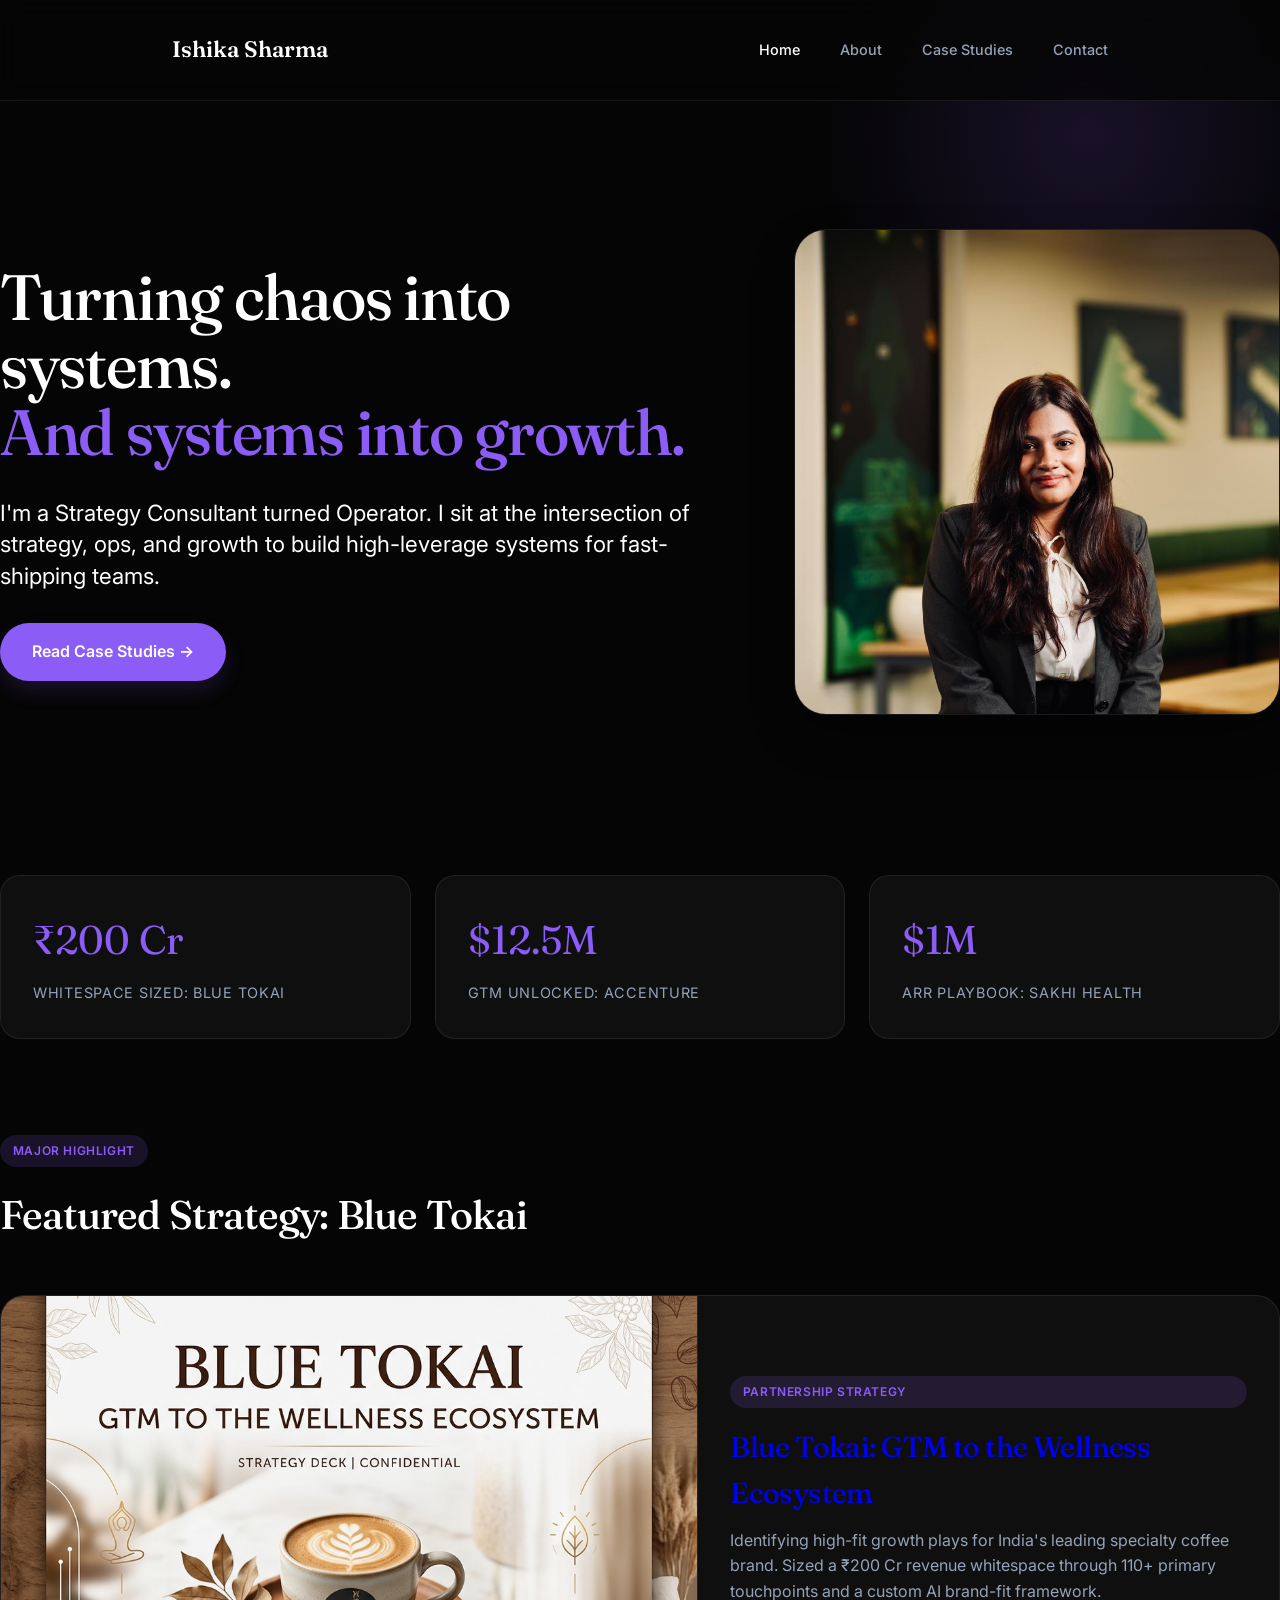
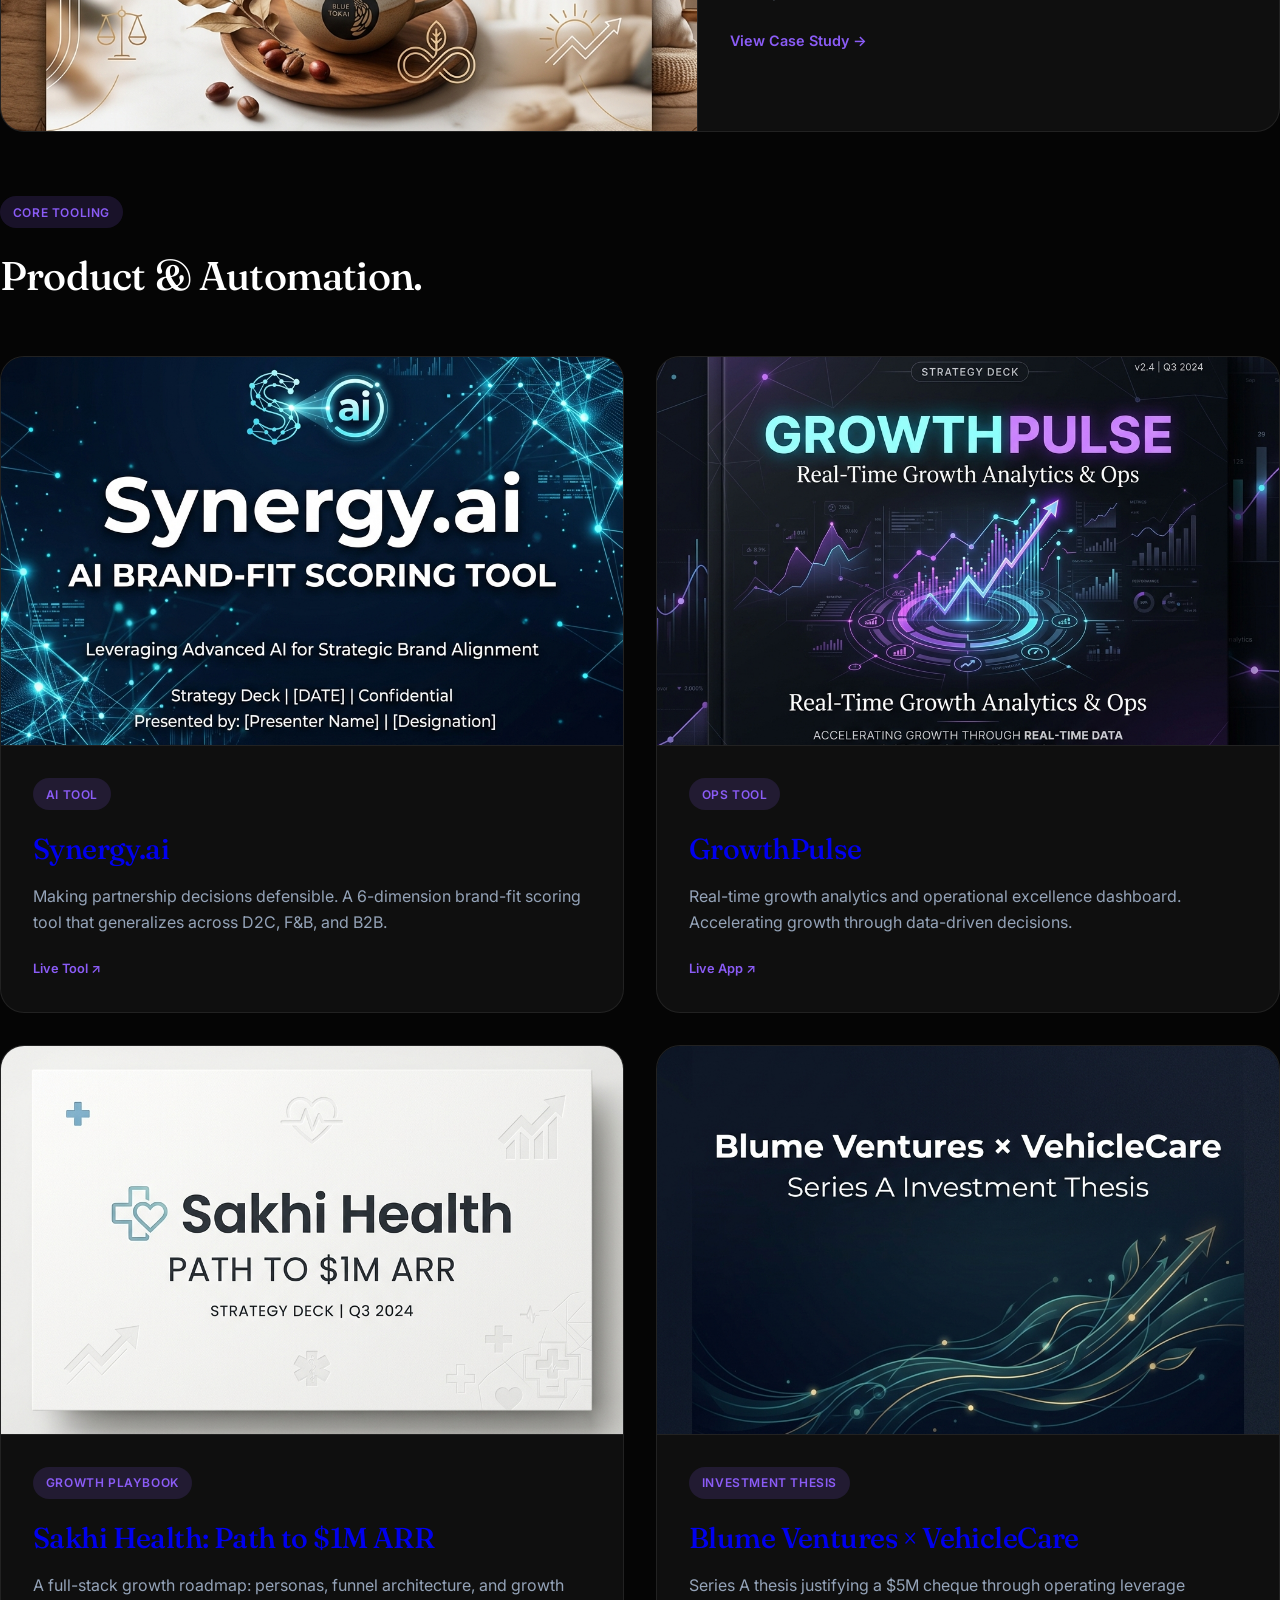
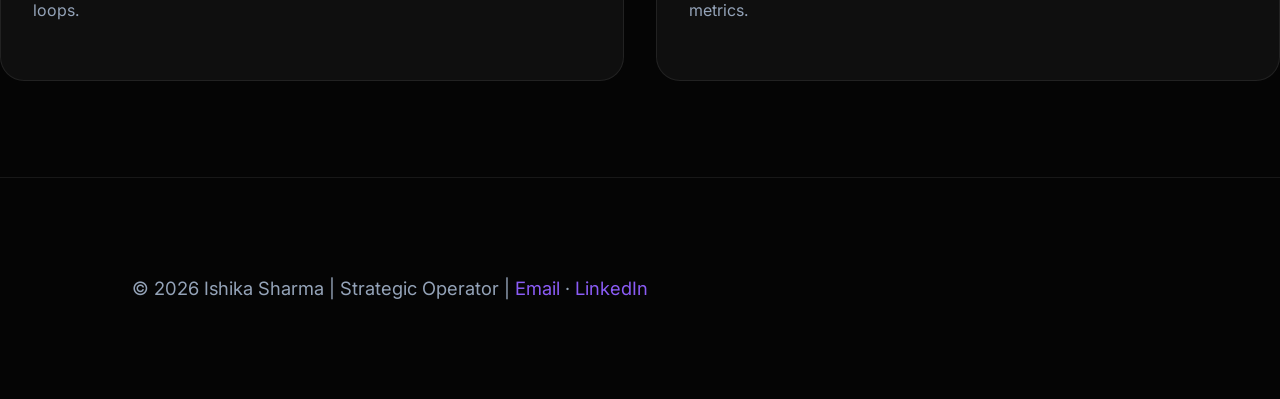
==== index.html @ 98596a4b "High-impact portfolio redesign: Featured Blue Tokai, Synergy.ai, and GrowthPulse" ====
<!DOCTYPE html>
<html lang="en">
<head>
  <meta charset="UTF-8" />
  <meta name="viewport" content="width=device-width, initial-scale=1.0" />
  <title>Ishika Sharma | Strategic Operator & Growth Systems</title>
  <link rel="preconnect" href="https://fonts.googleapis.com">
  <link rel="preconnect" href="https://fonts.gstatic.com" crossorigin>
  <link href="https://fonts.googleapis.com/css2?family=Fraunces:ital,opsz,wght@0,9..144,500;0,9..144,600;1,9..144,400&family=Inter:wght@400;500;600;700&display=swap" rel="stylesheet">
  <link rel="stylesheet" href="style.css" />
</head>
<body>

  <nav class="nav">
    <div class="nav-inner">
      <a class="brand" href="index.html">Ishika Sharma</a>
      <div class="nav-links">
        <a href="index.html" class="active">Home</a>
        <a href="about.html">About</a>
        <a href="case-studies.html">Case Studies</a>
        <a href="contact.html">Contact</a>
      </div>
    </div>
  </nav>

  <header class="container hero">
    <div class="hero-text">
      <h1>Turning chaos into systems. <span>And systems into growth.</span></h1>
      <p class="hero-sub">
        I'm a Strategy Consultant turned Operator. I sit at the intersection of strategy, ops, and growth to build high-leverage systems for fast-shipping teams.
      </p>
      <div class="btn-row">
        <a href="case-studies.html" class="btn btn-primary">Read Case Studies →</a>
      </div>
    </div>
    <div class="hero-photo">
      <img src="ishika.jpg" alt="Ishika Sharma">
    </div>
  </header>

  <section class="container">
    <div class="metrics-grid">
      <div class="metric-card">
        <span class="num">₹200 Cr</span>
        <span class="lbl">Whitespace Sized: Blue Tokai</span>
      </div>
      <div class="metric-card">
        <span class="num">$12.5M</span>
        <span class="lbl">GTM Unlocked: Accenture</span>
      </div>
      <div class="metric-card">
        <span class="num">$1M</span>
        <span class="lbl">ARR Playbook: Sakhi Health</span>
      </div>
    </div>
  </section>

  <section class="container project-section">
    <div style="margin-bottom: 3rem;">
      <span class="tag">Major Highlight</span>
      <h2>Featured Strategy: Blue Tokai</h2>
    </div>
    
    <a href="case-studies.html#bluetokai" class="project-card" style="display:grid; grid-template-columns: 1.2fr 1fr; margin-bottom: 4rem;">
      <div class="project-thumb" style="border-bottom:none; border-right:1px solid var(--line);"><img src="bluetokai.png" alt="Blue Tokai Wellness Ecosystem"></div>
      <div class="project-info" style="display:flex; flex-direction:column; justify-content:center;">
        <span class="tag">Partnership Strategy</span>
        <h3>Blue Tokai: GTM to the Wellness Ecosystem</h3>
        <p>Identifying high-fit growth plays for India's leading specialty coffee brand. Sized a ₹200 Cr revenue whitespace through 110+ primary touchpoints and a custom AI brand-fit framework.</p>
        <span style="color:var(--accent); font-weight:600; font-size:0.9rem;">View Case Study →</span>
      </div>
    </a>

    <div style="margin-bottom: 3rem;">
      <span class="tag">Core Tooling</span>
      <h2>Product & Automation.</h2>
    </div>

    <div class="project-grid">
      <a href="https://snergy-ai.vercel.app/" target="_blank" class="project-card">
        <div class="project-thumb"><img src="synergy.png" alt="Synergy.ai"></div>
        <div class="project-info">
          <span class="tag">AI Tool</span>
          <h3>Synergy.ai</h3>
          <p>Making partnership decisions defensible. A 6-dimension brand-fit scoring tool that generalizes across D2C, F&B, and B2B.</p>
          <span style="color:var(--accent); font-weight:600; font-size:0.8rem; margin-top:1rem; display:block;">Live Tool ↗</span>
        </div>
      </a>

      <a href="https://growthpulse-1.onrender.com/" target="_blank" class="project-card">
        <div class="project-thumb"><img src="growthpulse.png" alt="GrowthPulse"></div>
        <div class="project-info">
          <span class="tag">Ops Tool</span>
          <h3>GrowthPulse</h3>
          <p>Real-time growth analytics and operational excellence dashboard. Accelerating growth through data-driven decisions.</p>
          <span style="color:var(--accent); font-weight:600; font-size:0.8rem; margin-top:1rem; display:block;">Live App ↗</span>
        </div>
      </a>

      <a href="case-studies.html#sakhi" class="project-card">
        <div class="project-thumb"><img src="sakhi_v2.png" alt="Sakhi Health"></div>
        <div class="project-info">
          <span class="tag">Growth Playbook</span>
          <h3>Sakhi Health: Path to $1M ARR</h3>
          <p>A full-stack growth roadmap: personas, funnel architecture, and growth loops.</p>
        </div>
      </a>

      <a href="case-studies.html#blume" class="project-card">
        <div class="project-thumb"><img src="blume.png" alt="Blume Ventures × VehicleCare"></div>
        <div class="project-info">
          <span class="tag">Investment Thesis</span>
          <h3>Blume Ventures × VehicleCare</h3>
          <p>Series A thesis justifying a $5M cheque through operating leverage metrics.</p>
        </div>
      </a>
    </div>
  </section>

  <footer class="footer container">
    <p>© 2026 Ishika Sharma | Strategic Operator | <a href="mailto:ishika7373@gmail.com" style="color:var(--accent); text-decoration:none;">Email</a> · <a href="https://www.linkedin.com/in/msishikasharma/" target="_blank" style="color:var(--accent); text-decoration:none;">LinkedIn</a></p>
  </footer>

</body>
</html>
---- style.css ----
:root {
  /* High Impact Palette */
  --bg: #050505;
  --surface: #0f0f0f;
  --fg: #ffffff;
  --fg-dim: #94a3b8;
  --accent: #8b5cf6; /* Electric Violet */
  --accent-glow: rgba(139, 92, 246, 0.15);
  --line: rgba(255, 255, 255, 0.08);
  
  --font-main: 'Inter', sans-serif;
  --font-serif: 'Fraunces', serif;
  
  --container-width: 1000px;
}

* {
  margin: 0;
  padding: 0;
  box-sizing: border-box;
}

body {
  background: var(--bg);
  color: var(--fg);
  font-family: var(--font-main);
  line-height: 1.6;
  -webkit-font-smoothing: antialiased;
}

/* Background Glows */
body::before {
  content: '';
  position: fixed;
  top: -10%;
  right: -10%;
  width: 50%;
  height: 50%;
  background: radial-gradient(circle, var(--accent-glow) 0%, transparent 70%);
  z-index: -1;
}

/* Typography */
h1, h2, h3 {
  font-family: var(--font-serif);
  font-weight: 500;
  letter-spacing: -0.02em;
}

h1 { font-size: 4rem; line-height: 1.05; margin-bottom: 2rem; }
h2 { font-size: 2.5rem; margin-bottom: 2rem; }
h3 { font-size: 1.5rem; margin-bottom: 1rem; }

p {
  color: var(--fg-dim);
  font-size: 1.15rem;
  max-width: 65ch;
}

/* Navigation */
.nav {
  padding: 2rem 0;
  position: sticky;
  top: 0;
  background: rgba(5, 5, 5, 0.8);
  backdrop-filter: blur(12px);
  z-index: 100;
  border-bottom: 1px solid var(--line);
}

.nav-inner {
  display: flex;
  justify-content: space-between;
  align-items: center;
  max-width: var(--container-width);
  margin: 0 auto;
  padding: 0 2rem;
}

.brand {
  font-family: var(--font-serif);
  font-size: 1.4rem;
  font-weight: 600;
  text-decoration: none;
  color: var(--fg);
}

.nav-links {
  display: flex;
  gap: 2.5rem;
}

.nav-links a {
  text-decoration: none;
  color: var(--fg-dim);
  font-size: 0.9rem;
  font-weight: 500;
  transition: color 0.3s;
}

.nav-links a:hover, .nav-links a.active {
  color: var(--fg);
}

/* Hero Section */
.hero {
  padding: 8rem 0 6rem;
  display: grid;
  grid-template-columns: 1.5fr 1fr;
  gap: 4rem;
  align-items: center;
}

.hero-text h1 span {
  color: var(--accent);
  display: block;
}

.hero-sub {
  font-size: 1.4rem;
  color: var(--fg);
  line-height: 1.4;
  margin-bottom: 2rem;
  font-weight: 400;
}

.hero-photo {
  position: relative;
  width: 100%;
  aspect-ratio: 1/1;
  border-radius: 32px;
  overflow: hidden;
  border: 1px solid var(--line);
  box-shadow: 0 20px 40px rgba(0,0,0,0.4);
}

.hero-photo img {
  width: 100%;
  height: 100%;
  object-fit: cover;
}

/* Impact Metrics Grid */
.metrics-grid {
  display: grid;
  grid-template-columns: repeat(3, 1fr);
  gap: 1.5rem;
  margin-top: 4rem;
}

.metric-card {
  background: var(--surface);
  border: 1px solid var(--line);
  padding: 2rem;
  border-radius: 20px;
  transition: border-color 0.3s;
}

.metric-card:hover {
  border-color: var(--accent);
}

.metric-card .num {
  font-family: var(--font-serif);
  font-size: 2.5rem;
  display: block;
  color: var(--accent);
  margin-bottom: 0.5rem;
}

.metric-card .lbl {
  font-size: 0.9rem;
  color: var(--fg-dim);
  text-transform: uppercase;
  letter-spacing: 0.05em;
}

/* Project Cards (Bento Style) */
.project-section {
  padding: 6rem 0;
}

.project-grid {
  display: grid;
  grid-template-columns: repeat(2, 1fr);
  gap: 2rem;
}

.project-card {
  background: var(--surface);
  border: 1px solid var(--line);
  border-radius: 24px;
  overflow: hidden;
  text-decoration: none;
  transition: all 0.4s cubic-bezier(0.23, 1, 0.32, 1);
}

.project-card:hover {
  transform: translateY(-8px);
  border-color: rgba(255, 255, 255, 0.2);
  box-shadow: 0 30px 60px rgba(0,0,0,0.5);
}

.project-thumb {
  width: 100%;
  aspect-ratio: 16/10;
  overflow: hidden;
  border-bottom: 1px solid var(--line);
}

.project-thumb img {
  width: 100%;
  height: 100%;
  object-fit: cover;
  transition: transform 0.6s ease;
}

.project-card:hover .project-thumb img {
  transform: scale(1.05);
}

.project-info {
  padding: 2rem;
}

.project-card h3 {
  font-size: 1.8rem;
  margin-bottom: 0.75rem;
}

.project-card p {
  font-size: 1rem;
  margin-bottom: 1.5rem;
}

.tag {
  display: inline-block;
  padding: 0.4rem 0.8rem;
  background: var(--accent-glow);
  color: var(--accent);
  border-radius: 100px;
  font-size: 0.75rem;
  font-weight: 600;
  text-transform: uppercase;
  letter-spacing: 0.05em;
  margin-bottom: 1rem;
}

/* Buttons */
.btn {
  display: inline-flex;
  align-items: center;
  padding: 1rem 2rem;
  border-radius: 100px;
  text-decoration: none;
  font-weight: 600;
  font-size: 1rem;
  transition: all 0.3s;
}

.btn-primary {
  background: var(--accent);
  color: #fff;
  box-shadow: 0 10px 20px var(--accent-glow);
}

.btn-primary:hover {
  transform: translateY(-2px);
  box-shadow: 0 15px 30px var(--accent-glow);
}

/* Footer */
.footer {
  padding: 6rem 0;
  border-top: 1px solid var(--line);
  text-align: center;
  color: var(--fg-dim);
}

@media (max-width: 900px) {
  .hero { grid-template-columns: 1fr; text-align: center; }
  .hero-text h1 { font-size: 3rem; }
  .hero-photo { max-width: 400px; margin: 0 auto; }
  .metrics-grid { grid-template-columns: 1fr; }
  .project-grid { grid-template-columns: 1fr; }
}
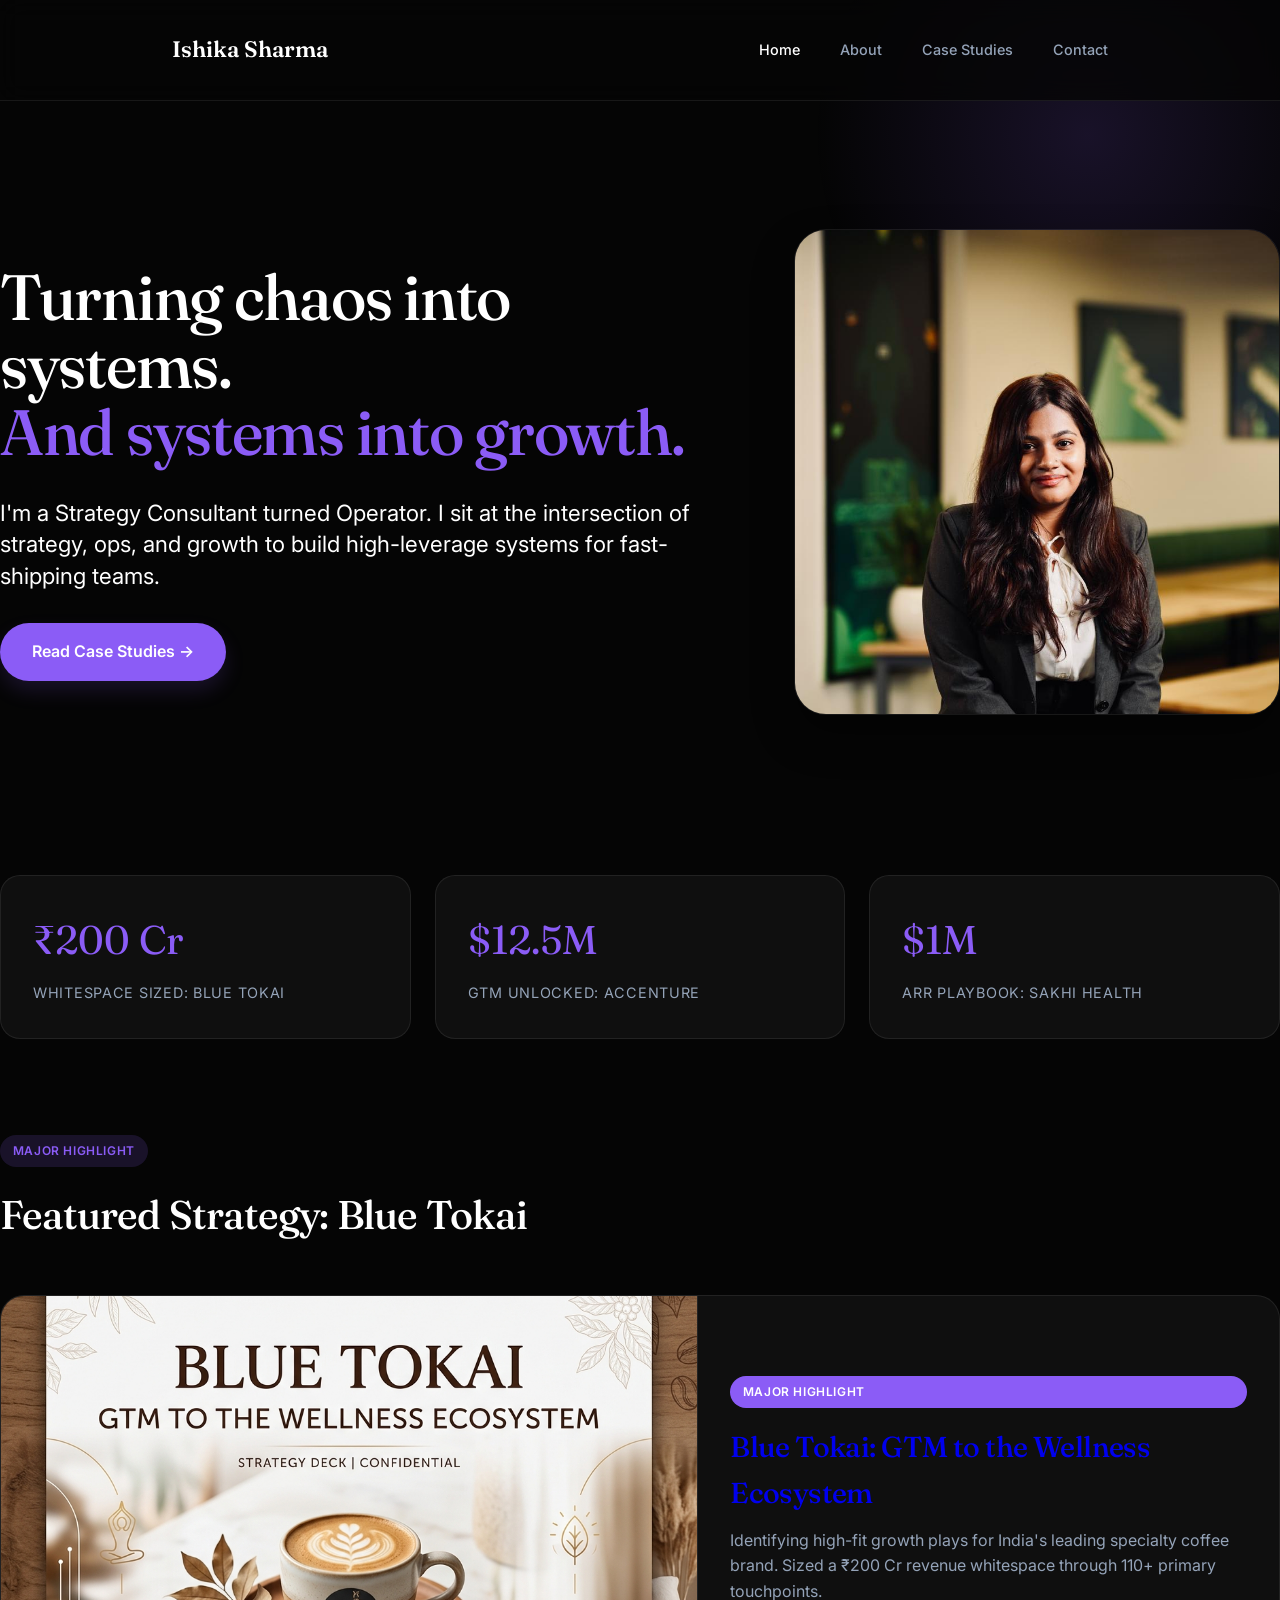
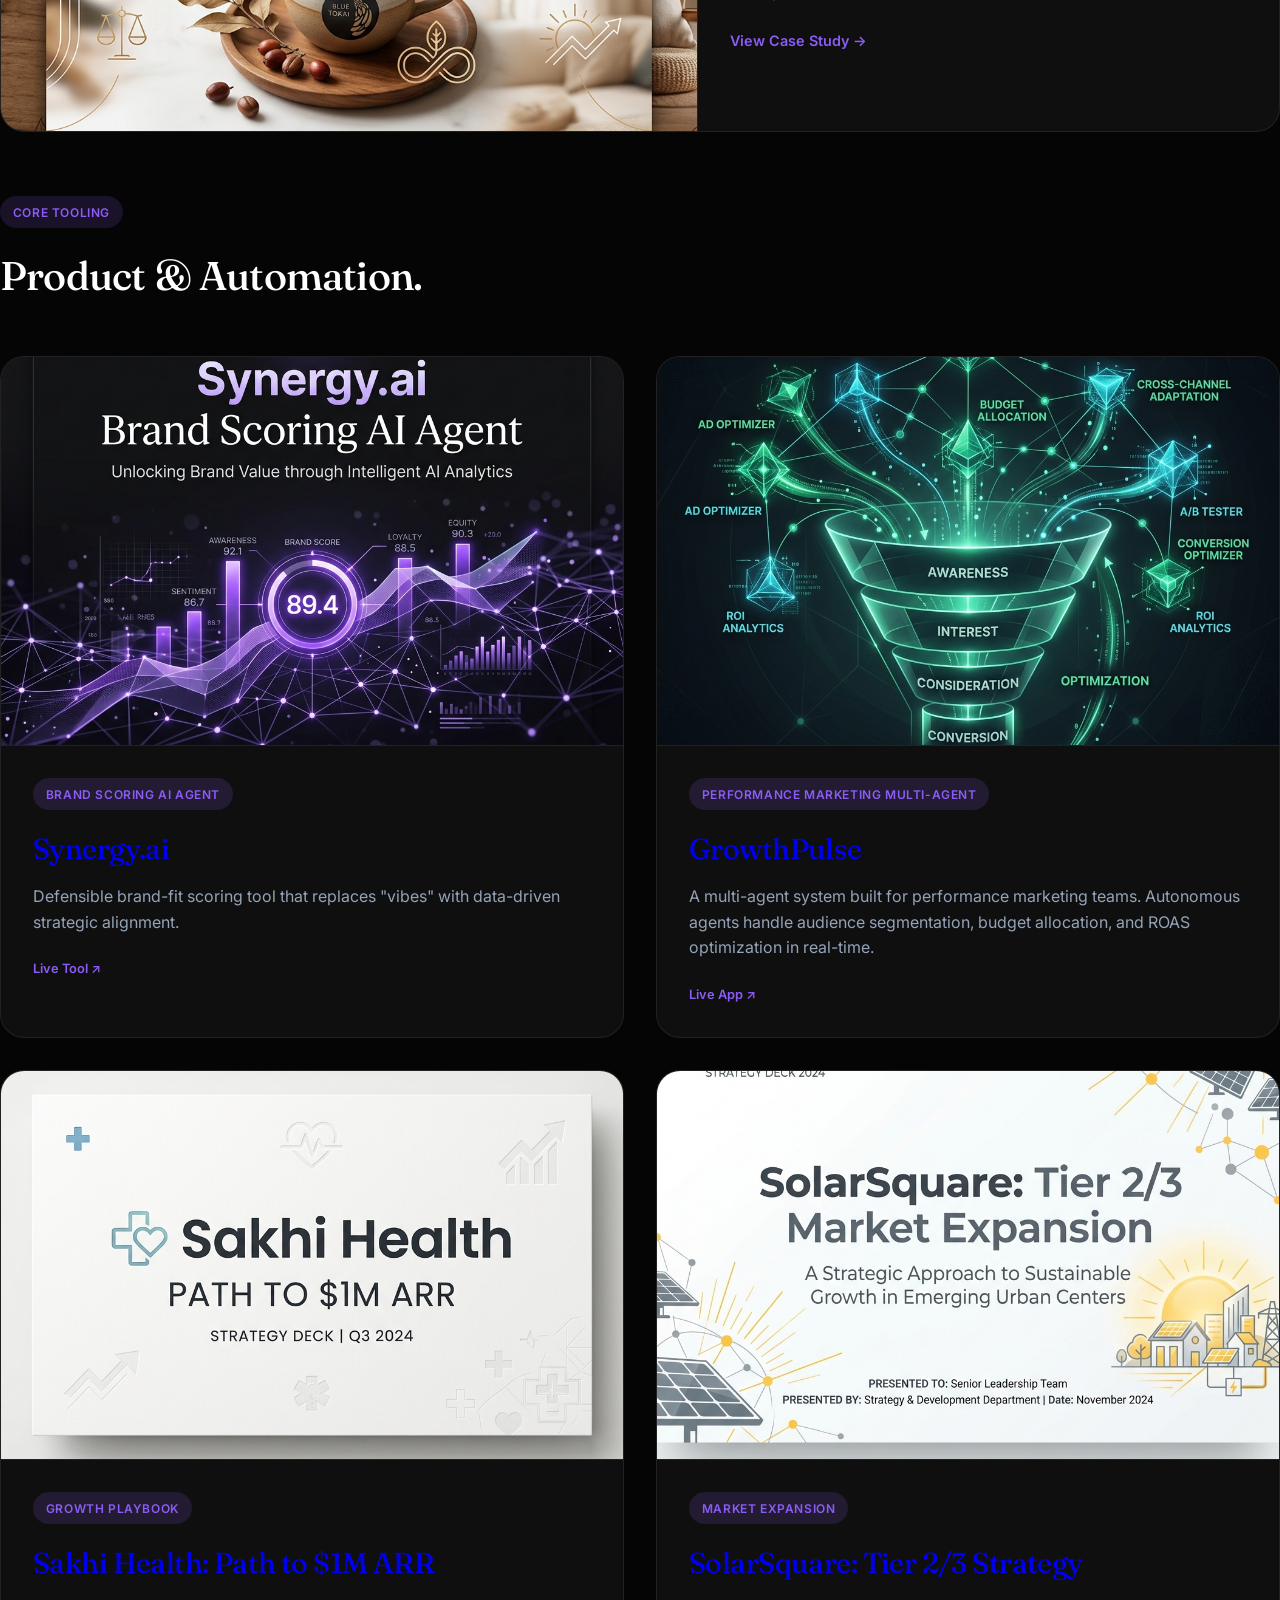
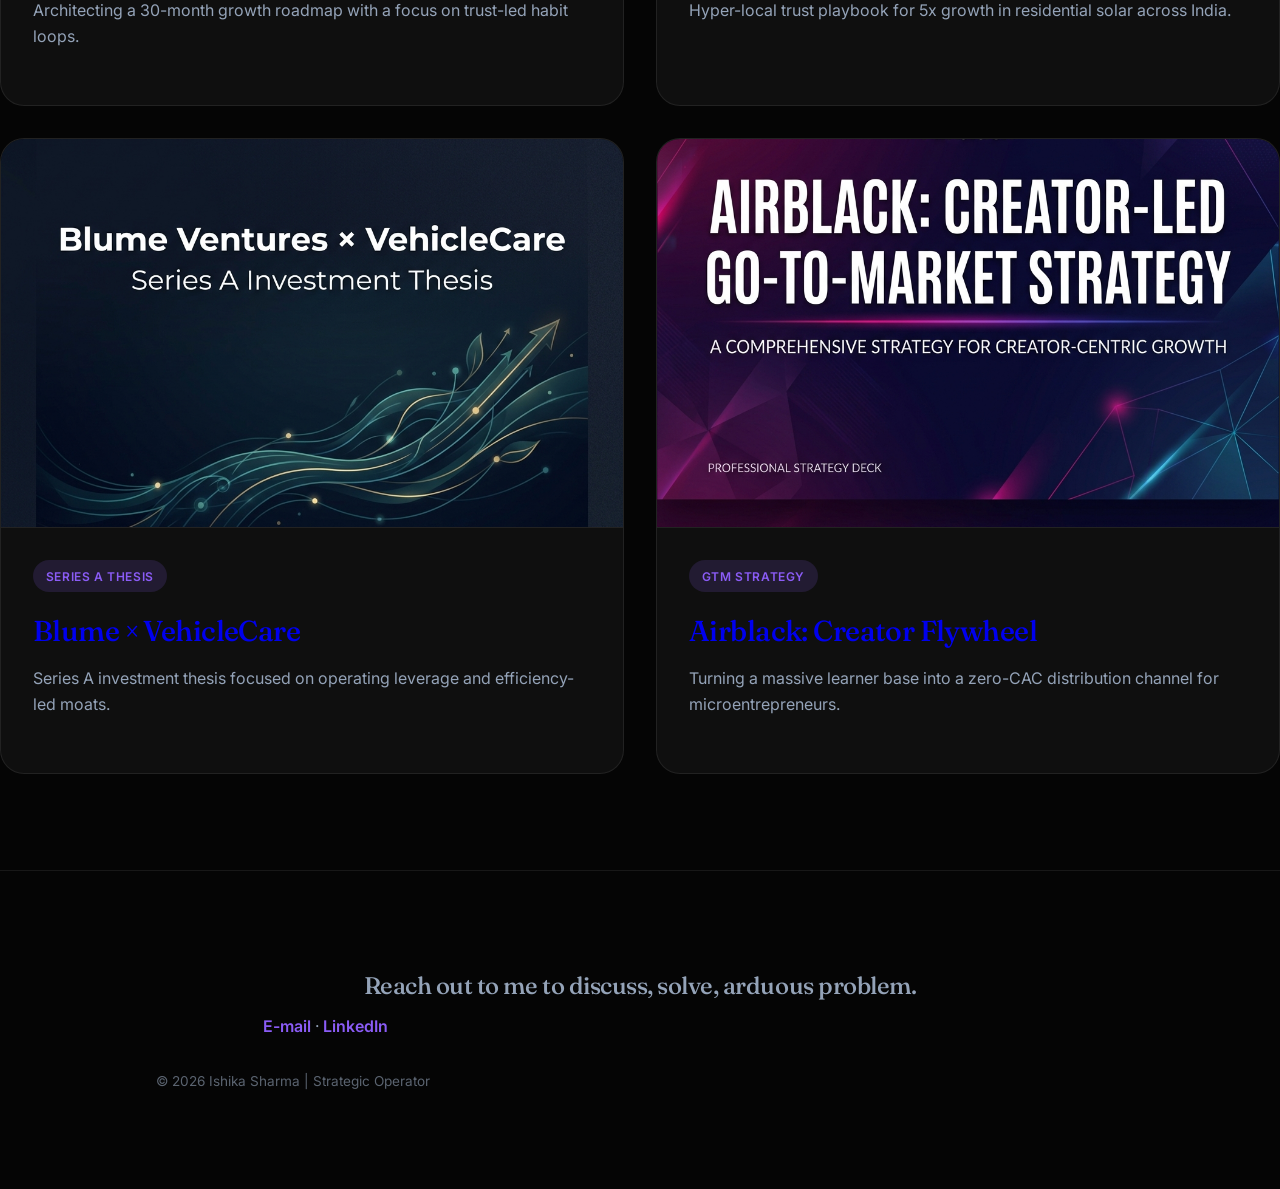
==== commit 6244d8bb: "Update GrowthPulse to Multi-Agent persona, fix email links, and refine high-impact styling" ====
--- a/index.html
+++ b/index.html
@@ -64,9 +64,9 @@
     <a href="case-studies.html#bluetokai" class="project-card" style="display:grid; grid-template-columns: 1.2fr 1fr; margin-bottom: 4rem;">
       <div class="project-thumb" style="border-bottom:none; border-right:1px solid var(--line);"><img src="bluetokai.png" alt="Blue Tokai Wellness Ecosystem"></div>
       <div class="project-info" style="display:flex; flex-direction:column; justify-content:center;">
-        <span class="tag">Partnership Strategy</span>
+        <span class="tag" style="background:var(--accent); color:#fff;">Major Highlight</span>
         <h3>Blue Tokai: GTM to the Wellness Ecosystem</h3>
-        <p>Identifying high-fit growth plays for India's leading specialty coffee brand. Sized a ₹200 Cr revenue whitespace through 110+ primary touchpoints and a custom AI brand-fit framework.</p>
+        <p>Identifying high-fit growth plays for India's leading specialty coffee brand. Sized a ₹200 Cr revenue whitespace through 110+ primary touchpoints.</p>
         <span style="color:var(--accent); font-weight:600; font-size:0.9rem;">View Case Study →</span>
       </div>
     </a>
@@ -78,21 +78,21 @@
 
     <div class="project-grid">
       <a href="https://snergy-ai.vercel.app/" target="_blank" class="project-card">
-        <div class="project-thumb"><img src="synergy.png" alt="Synergy.ai"></div>
+        <div class="project-thumb"><img src="synergy_v2.png" alt="Synergy.ai"></div>
         <div class="project-info">
-          <span class="tag">AI Tool</span>
+          <span class="tag">Brand Scoring AI Agent</span>
           <h3>Synergy.ai</h3>
-          <p>Making partnership decisions defensible. A 6-dimension brand-fit scoring tool that generalizes across D2C, F&B, and B2B.</p>
+          <p>Defensible brand-fit scoring tool that replaces "vibes" with data-driven strategic alignment.</p>
           <span style="color:var(--accent); font-weight:600; font-size:0.8rem; margin-top:1rem; display:block;">Live Tool ↗</span>
         </div>
       </a>
 
       <a href="https://growthpulse-1.onrender.com/" target="_blank" class="project-card">
-        <div class="project-thumb"><img src="growthpulse.png" alt="GrowthPulse"></div>
+        <div class="project-thumb"><img src="growthpulse_agent.png" alt="GrowthPulse"></div>
         <div class="project-info">
-          <span class="tag">Ops Tool</span>
+          <span class="tag">Performance Marketing Multi-Agent</span>
           <h3>GrowthPulse</h3>
-          <p>Real-time growth analytics and operational excellence dashboard. Accelerating growth through data-driven decisions.</p>
+          <p>A multi-agent system built for performance marketing teams. Autonomous agents handle audience segmentation, budget allocation, and ROAS optimization in real-time.</p>
           <span style="color:var(--accent); font-weight:600; font-size:0.8rem; margin-top:1rem; display:block;">Live App ↗</span>
         </div>
       </a>
@@ -102,23 +102,48 @@
         <div class="project-info">
           <span class="tag">Growth Playbook</span>
           <h3>Sakhi Health: Path to $1M ARR</h3>
-          <p>A full-stack growth roadmap: personas, funnel architecture, and growth loops.</p>
+          <p>Architecting a 30-month growth roadmap with a focus on trust-led habit loops.</p>
+        </div>
+      </a>
+
+      <a href="case-studies.html#solarsquare" class="project-card">
+        <div class="project-thumb"><img src="solarsquare.png" alt="SolarSquare"></div>
+        <div class="project-info">
+          <span class="tag">Market Expansion</span>
+          <h3>SolarSquare: Tier 2/3 Strategy</h3>
+          <p>Hyper-local trust playbook for 5x growth in residential solar across India.</p>
         </div>
       </a>
 
       <a href="case-studies.html#blume" class="project-card">
         <div class="project-thumb"><img src="blume.png" alt="Blume Ventures × VehicleCare"></div>
         <div class="project-info">
-          <span class="tag">Investment Thesis</span>
-          <h3>Blume Ventures × VehicleCare</h3>
-          <p>Series A thesis justifying a $5M cheque through operating leverage metrics.</p>
+          <span class="tag">Series A Thesis</span>
+          <h3>Blume × VehicleCare</h3>
+          <p>Series A investment thesis focused on operating leverage and efficiency-led moats.</p>
+        </div>
+      </a>
+
+      <a href="case-studies.html#airblack" class="project-card">
+        <div class="project-thumb"><img src="airblack.png" alt="Airblack"></div>
+        <div class="project-info">
+          <span class="tag">GTM Strategy</span>
+          <h3>Airblack: Creator Flywheel</h3>
+          <p>Turning a massive learner base into a zero-CAC distribution channel for microentrepreneurs.</p>
         </div>
       </a>
     </div>
   </section>
 
   <footer class="footer container">
-    <p>© 2026 Ishika Sharma | Strategic Operator | <a href="mailto:ishika7373@gmail.com" style="color:var(--accent); text-decoration:none;">Email</a> · <a href="https://www.linkedin.com/in/msishikasharma/" target="_blank" style="color:var(--accent); text-decoration:none;">LinkedIn</a></p>
+    <div style="margin-bottom: 2rem;">
+      <h3 style="margin-bottom: 0.5rem;">Reach out to me to discuss, solve, arduous problem.</h3>
+      <p style="font-size: 1rem;">
+        <a href="mailto:ishika7373@gmail.com" style="color:var(--accent); text-decoration:none; font-weight:600;">E-mail</a> · 
+        <a href="https://www.linkedin.com/in/msishikasharma/" target="_blank" style="color:var(--accent); text-decoration:none; font-weight:600;">LinkedIn</a>
+      </p>
+    </div>
+    <p style="font-size: 0.85rem; opacity: 0.6;">© 2026 Ishika Sharma | Strategic Operator</p>
   </footer>
 
 </body>
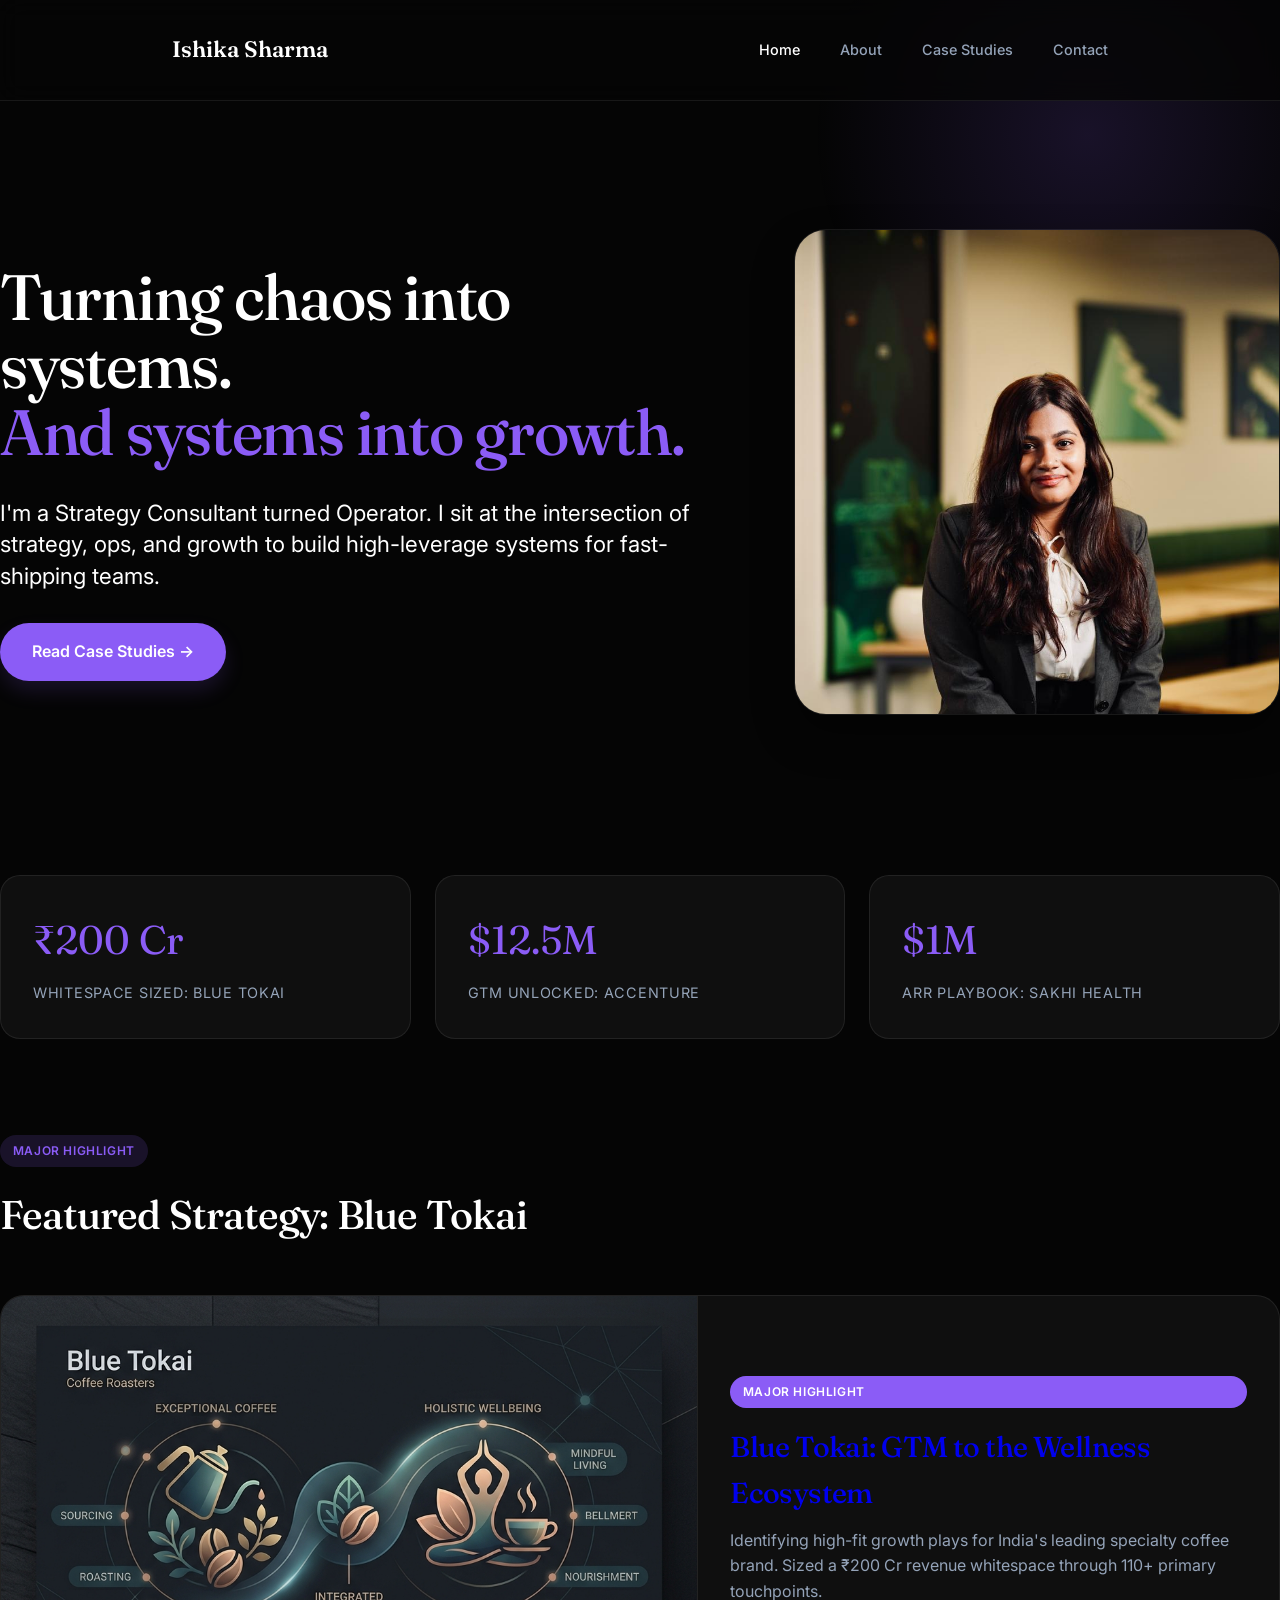
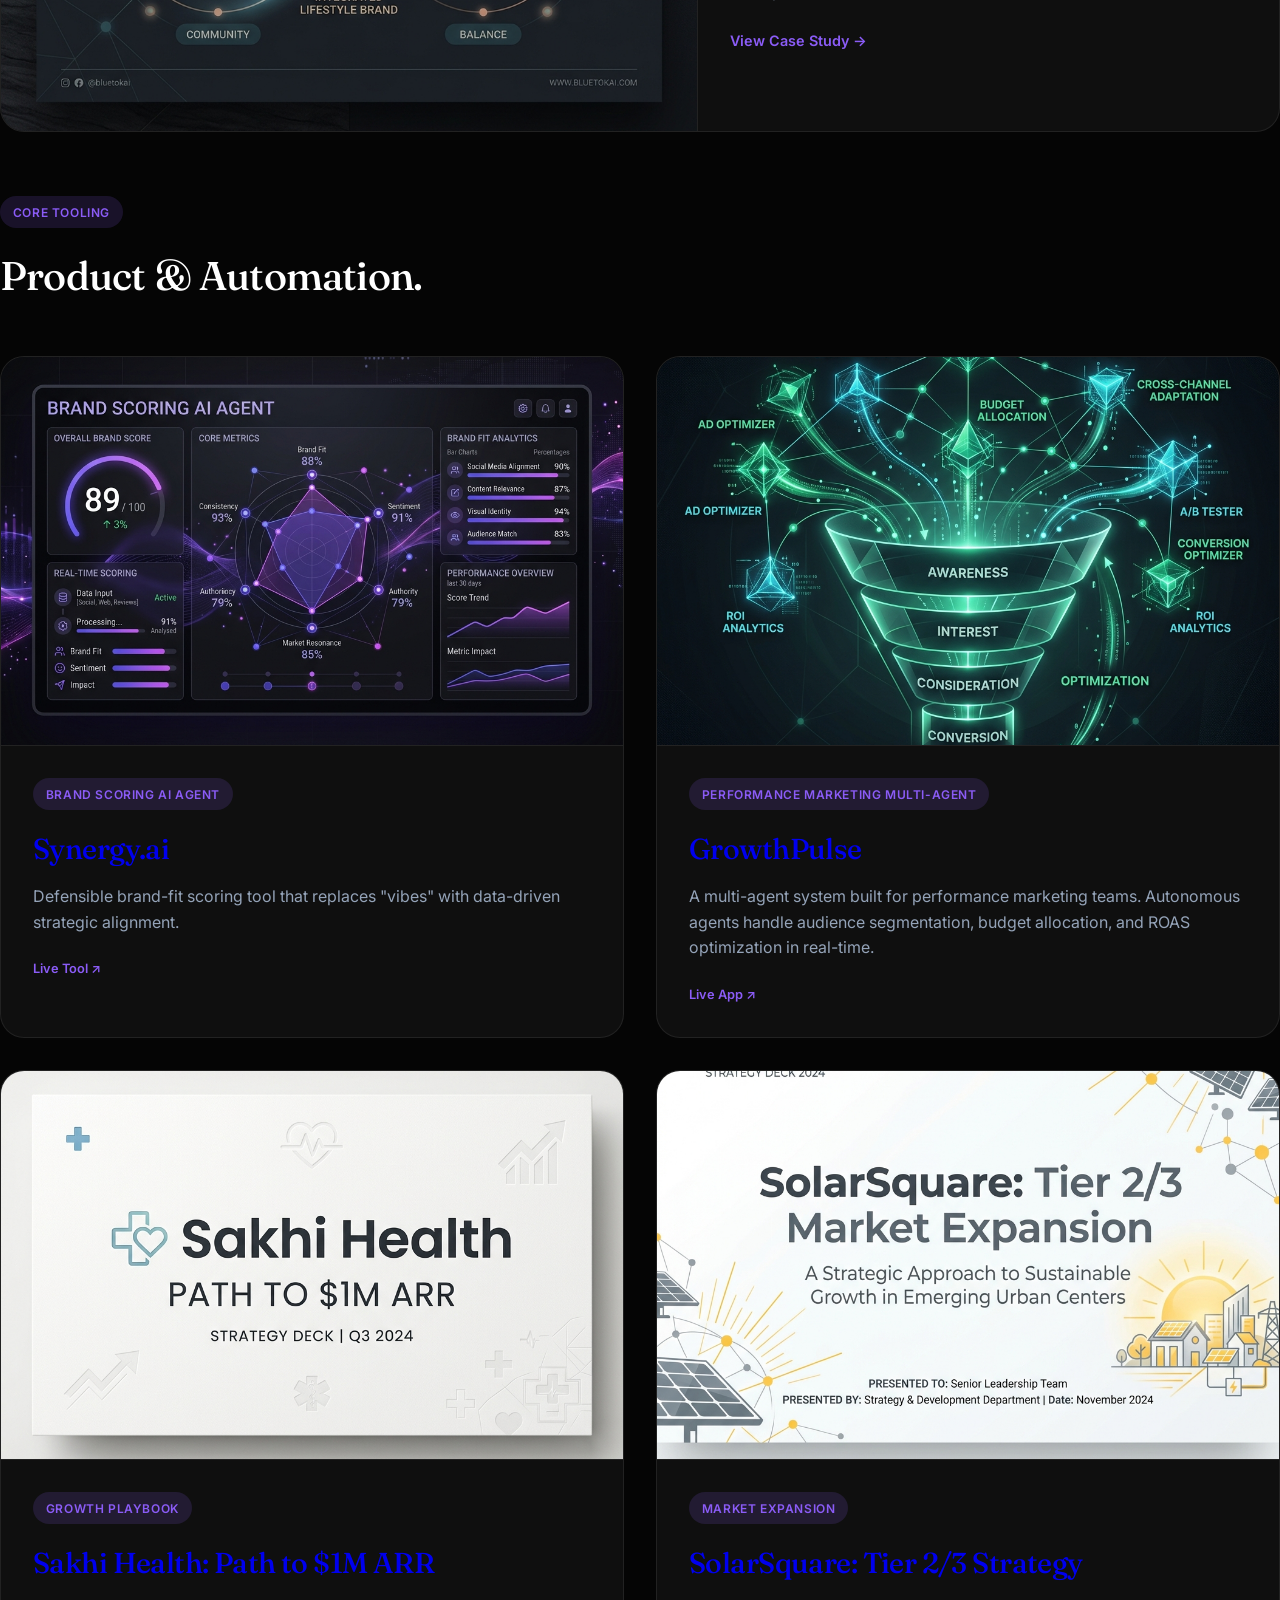
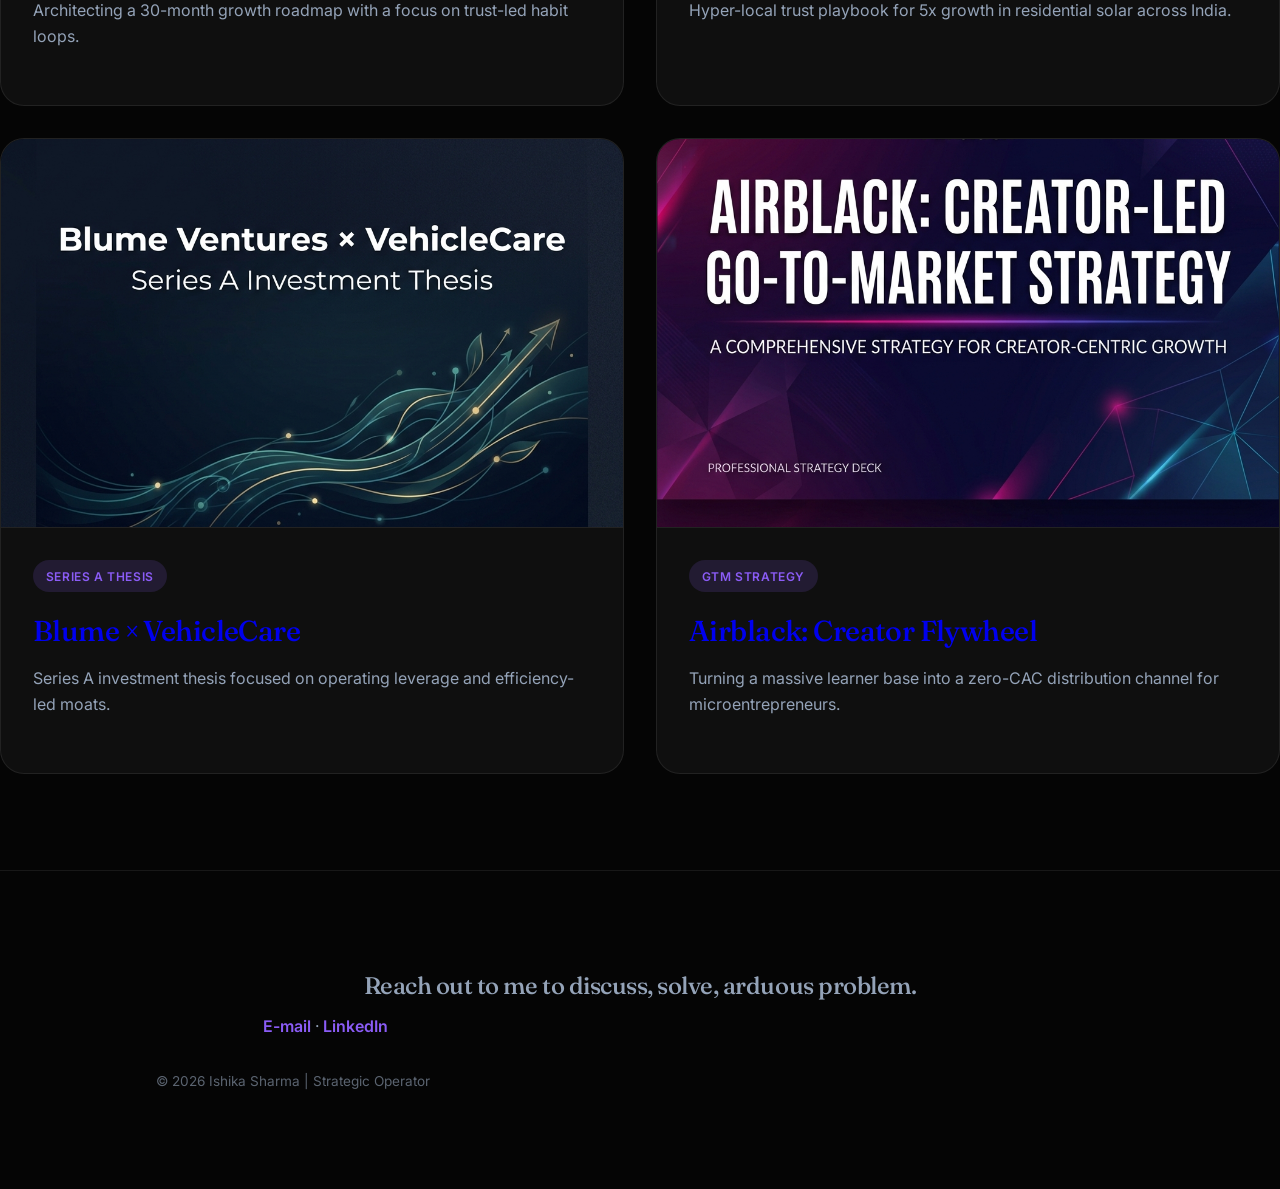
==== commit cbbed9e6: "Remove 'Strategy Deck' text from Blue Tokai and Synergy.ai images" ====
--- a/index.html
+++ b/index.html
@@ -62,7 +62,7 @@
     </div>
     
     <a href="case-studies.html#bluetokai" class="project-card" style="display:grid; grid-template-columns: 1.2fr 1fr; margin-bottom: 4rem;">
-      <div class="project-thumb" style="border-bottom:none; border-right:1px solid var(--line);"><img src="bluetokai.png" alt="Blue Tokai Wellness Ecosystem"></div>
+      <div class="project-thumb" style="border-bottom:none; border-right:1px solid var(--line);"><img src="bluetokai_clean.png" alt="Blue Tokai Wellness Ecosystem"></div>
       <div class="project-info" style="display:flex; flex-direction:column; justify-content:center;">
         <span class="tag" style="background:var(--accent); color:#fff;">Major Highlight</span>
         <h3>Blue Tokai: GTM to the Wellness Ecosystem</h3>
@@ -78,7 +78,7 @@
 
     <div class="project-grid">
       <a href="https://snergy-ai.vercel.app/" target="_blank" class="project-card">
-        <div class="project-thumb"><img src="synergy_v2.png" alt="Synergy.ai"></div>
+        <div class="project-thumb"><img src="synergy_clean.png" alt="Synergy.ai"></div>
         <div class="project-info">
           <span class="tag">Brand Scoring AI Agent</span>
           <h3>Synergy.ai</h3>
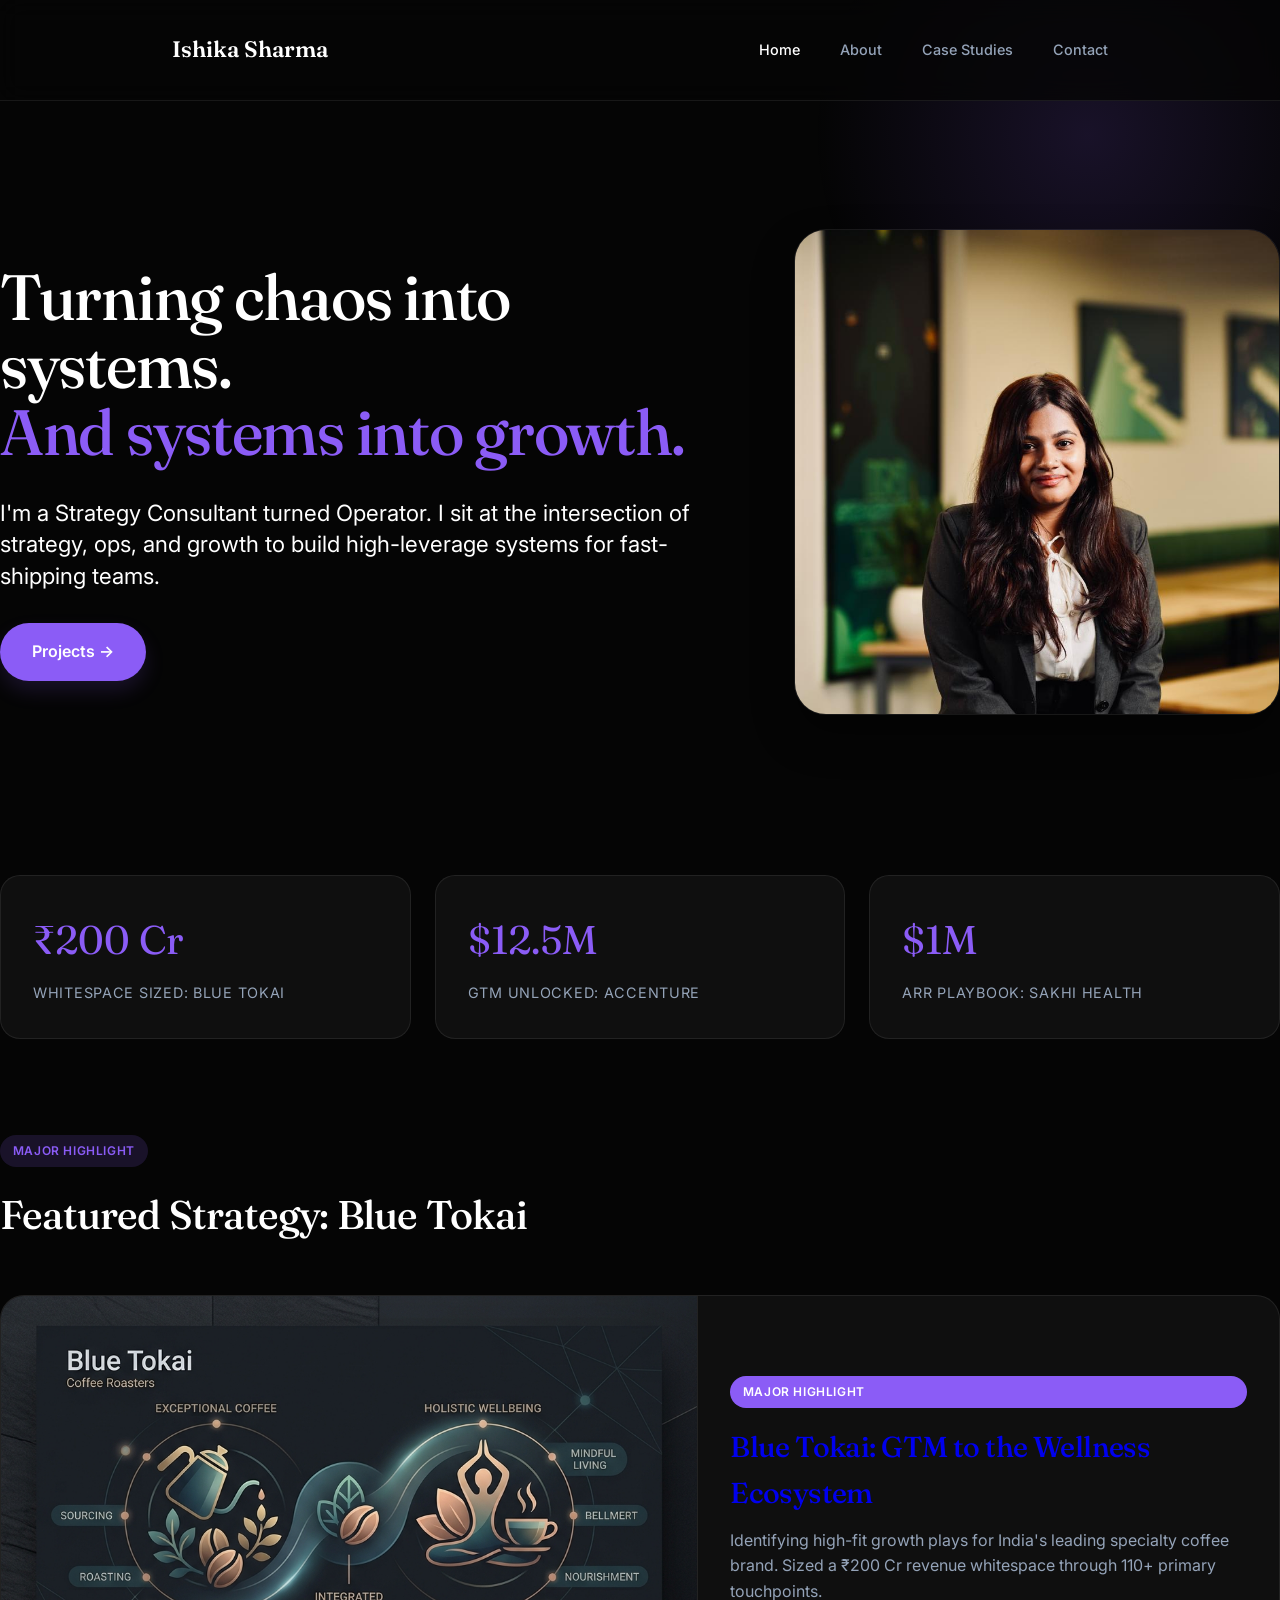
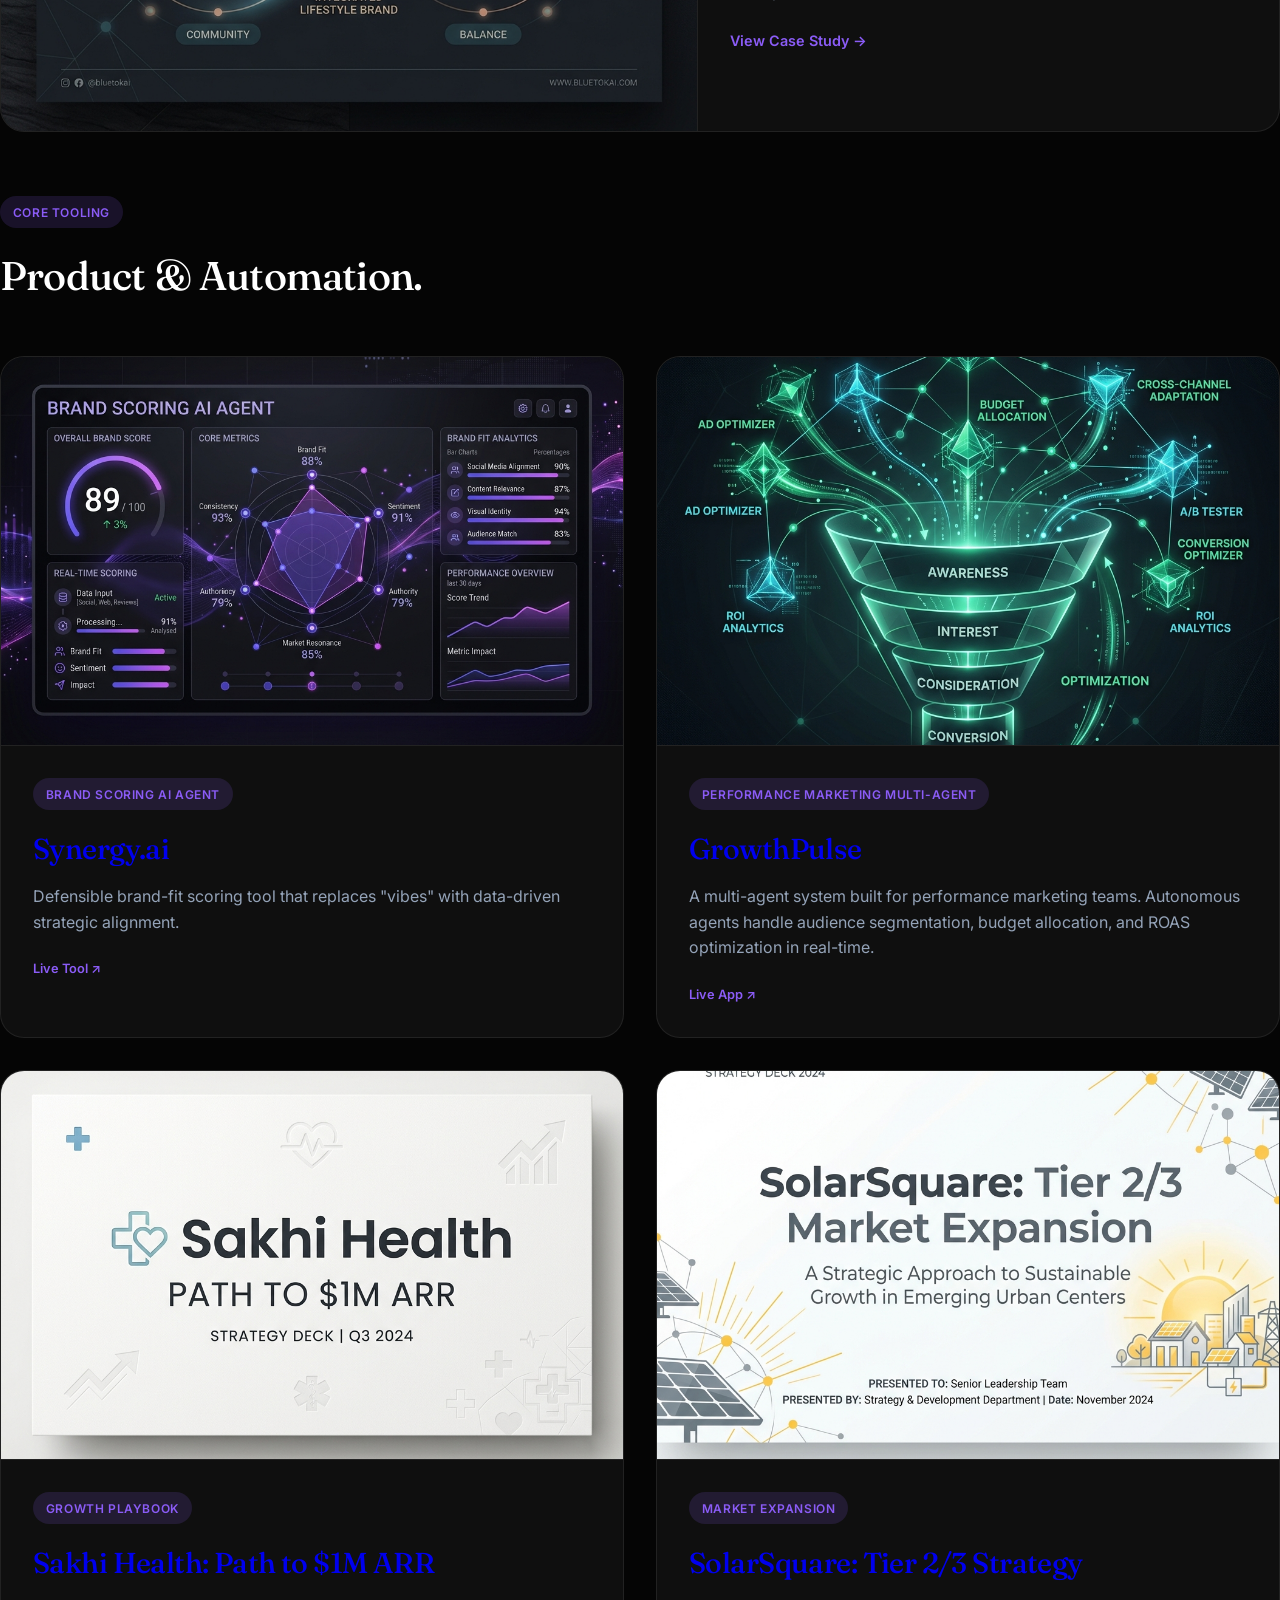
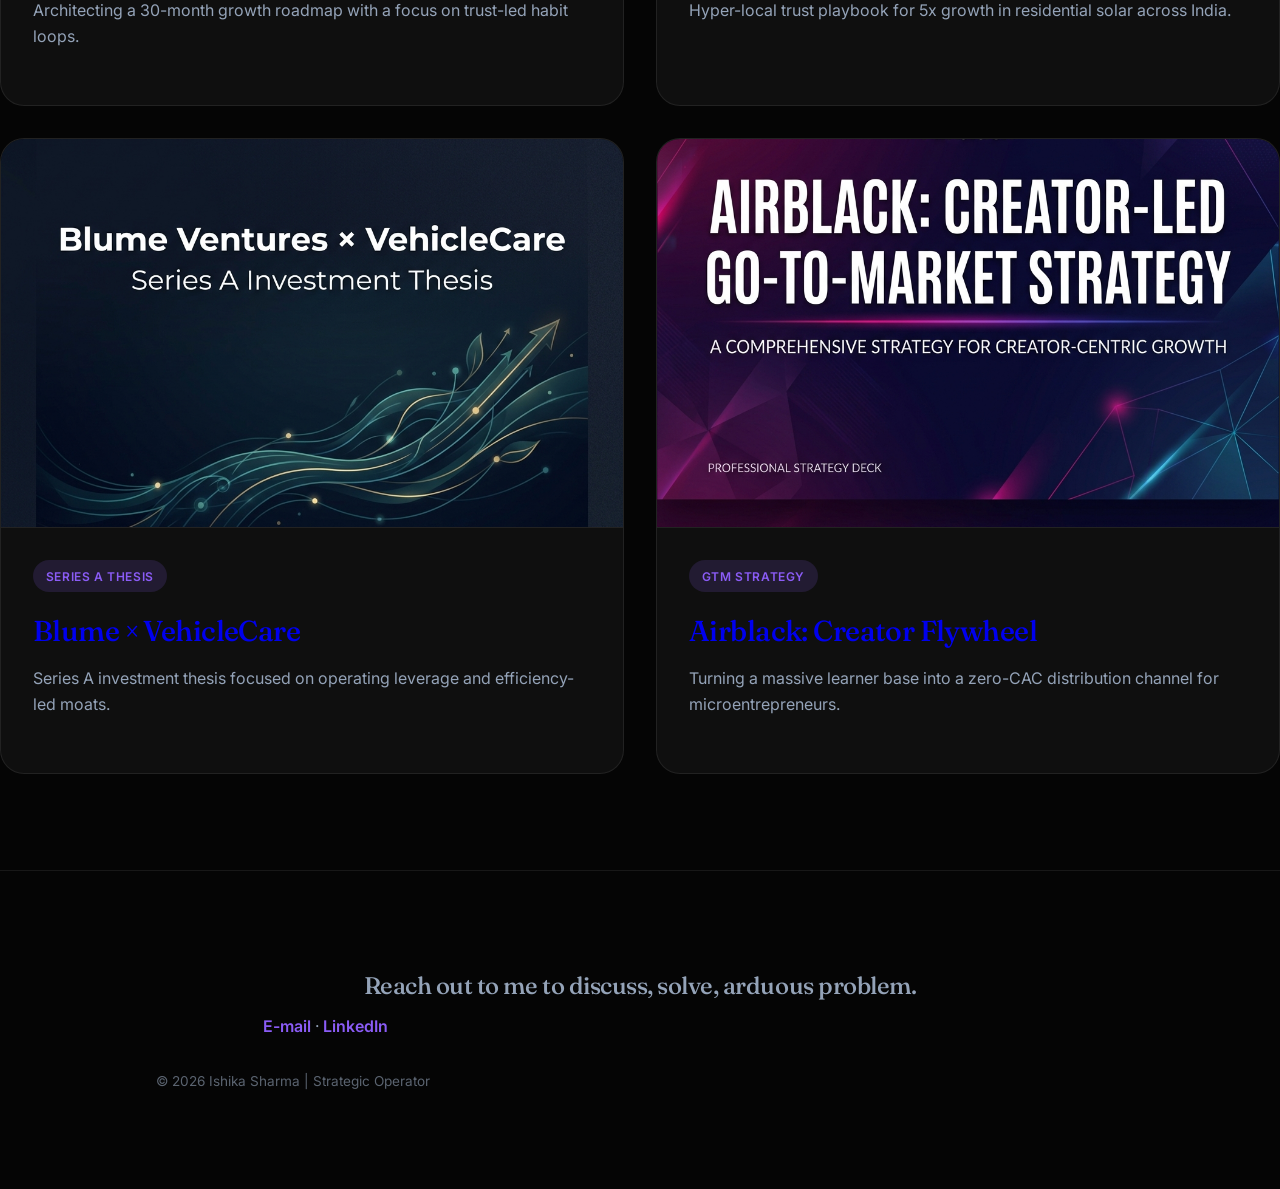
==== commit d579342c: "Update hero button text to Projects and link to projects.html" ====
--- a/index.html
+++ b/index.html
@@ -30,7 +30,7 @@
         I'm a Strategy Consultant turned Operator. I sit at the intersection of strategy, ops, and growth to build high-leverage systems for fast-shipping teams.
       </p>
       <div class="btn-row">
-        <a href="case-studies.html" class="btn btn-primary">Read Case Studies →</a>
+        <a href="projects.html" class="btn btn-primary">Projects →</a>
       </div>
     </div>
     <div class="hero-photo">
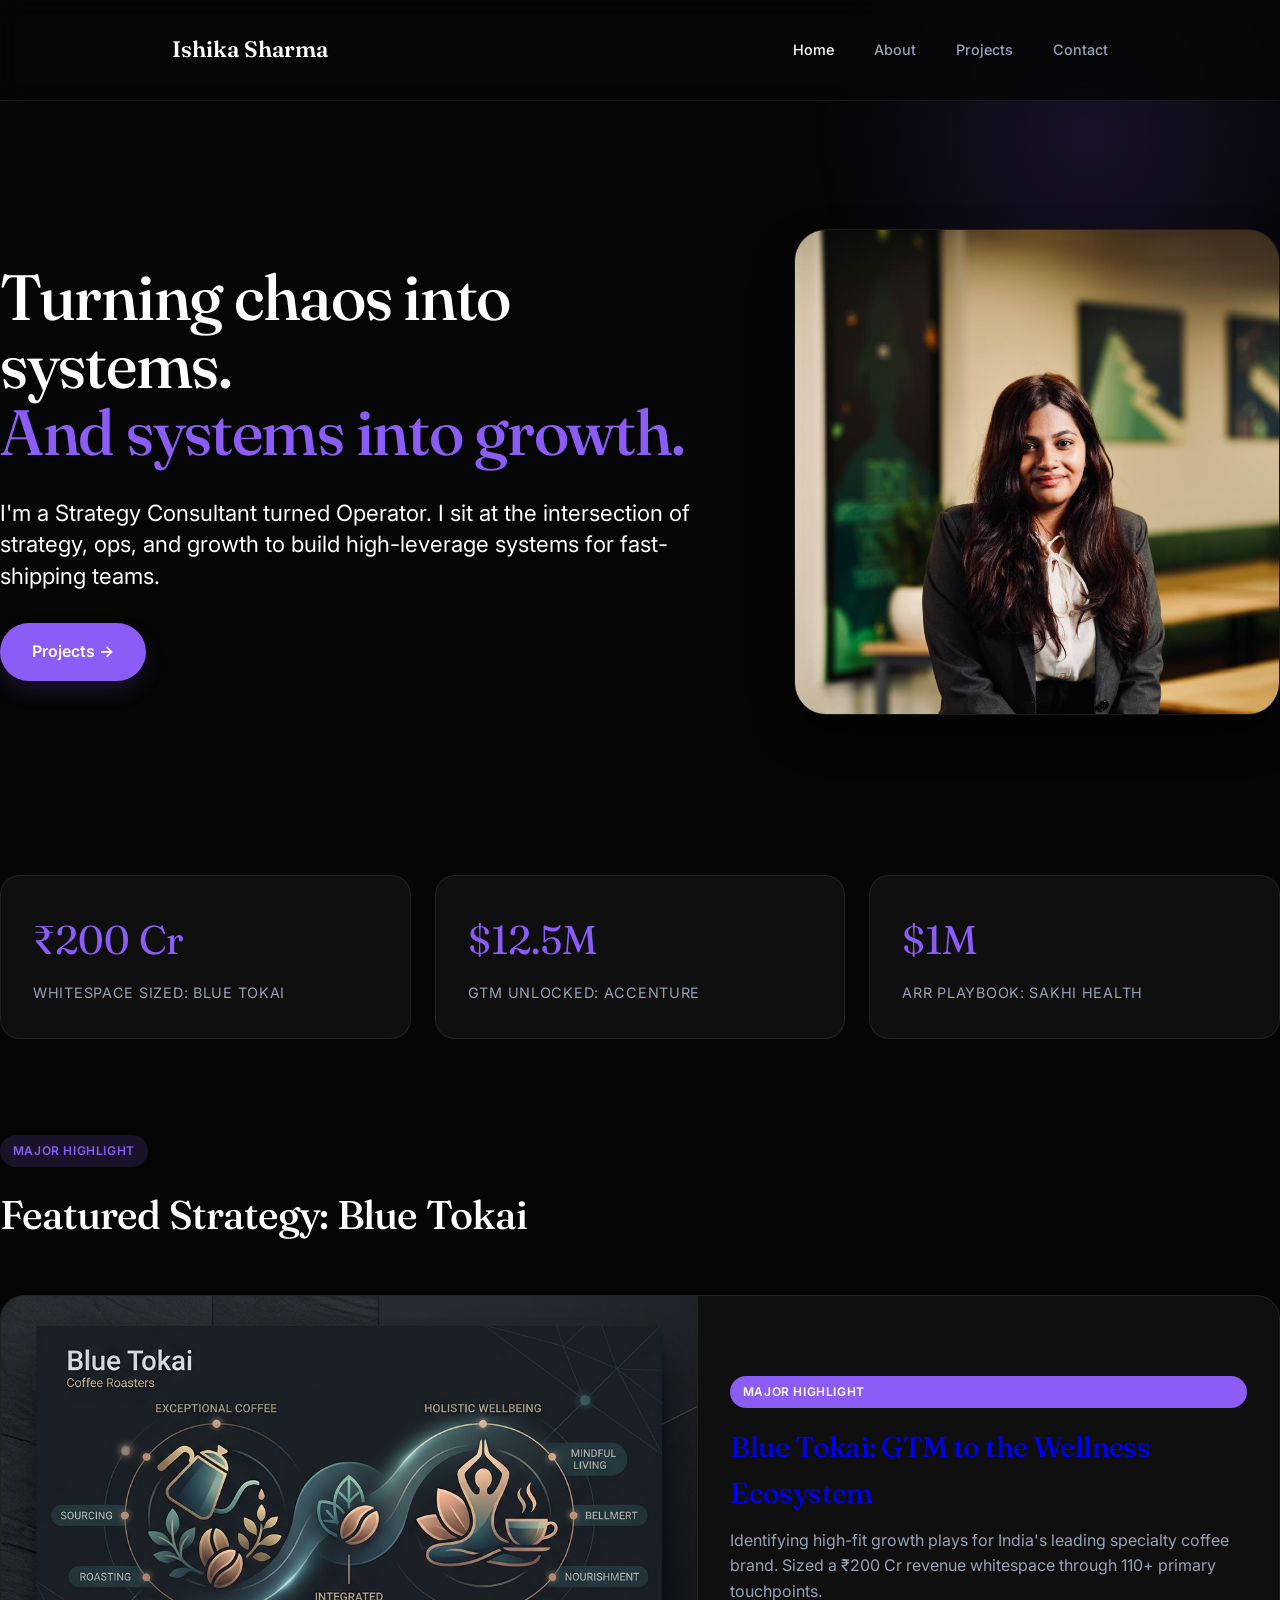
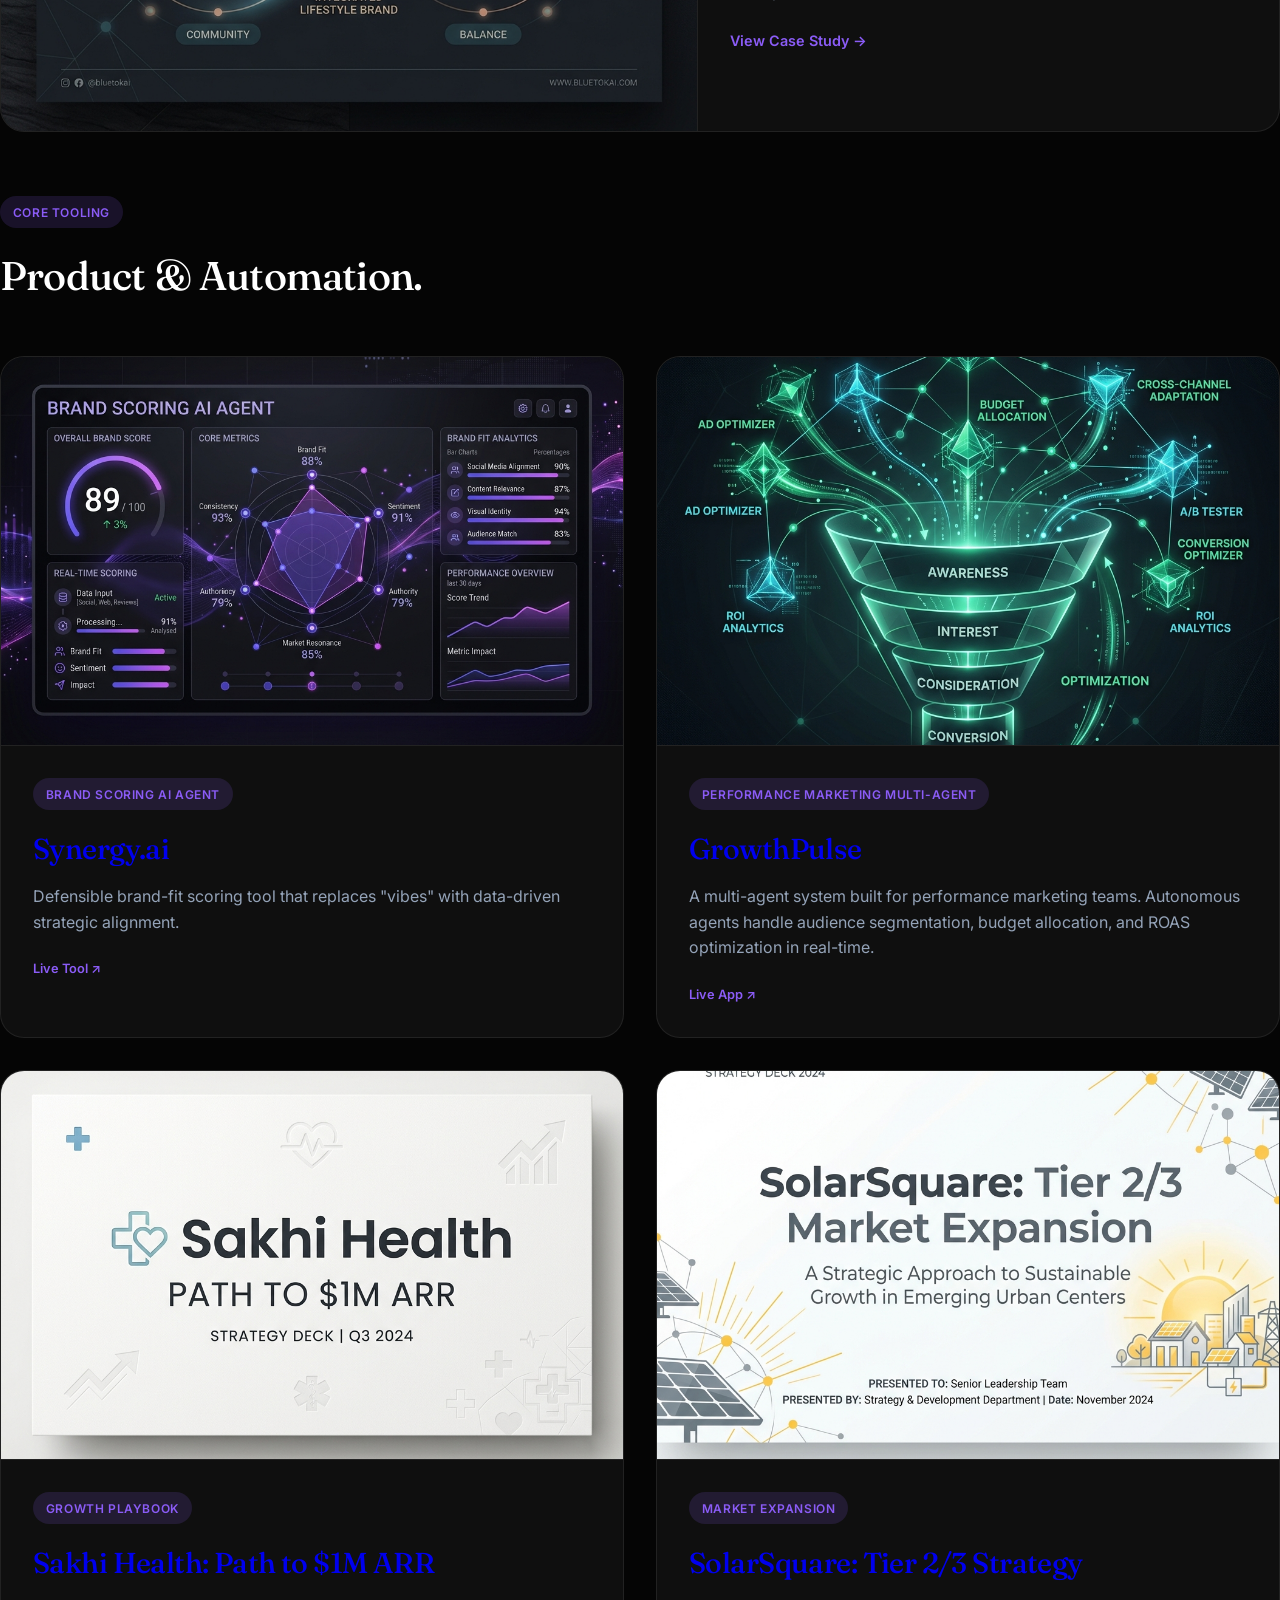
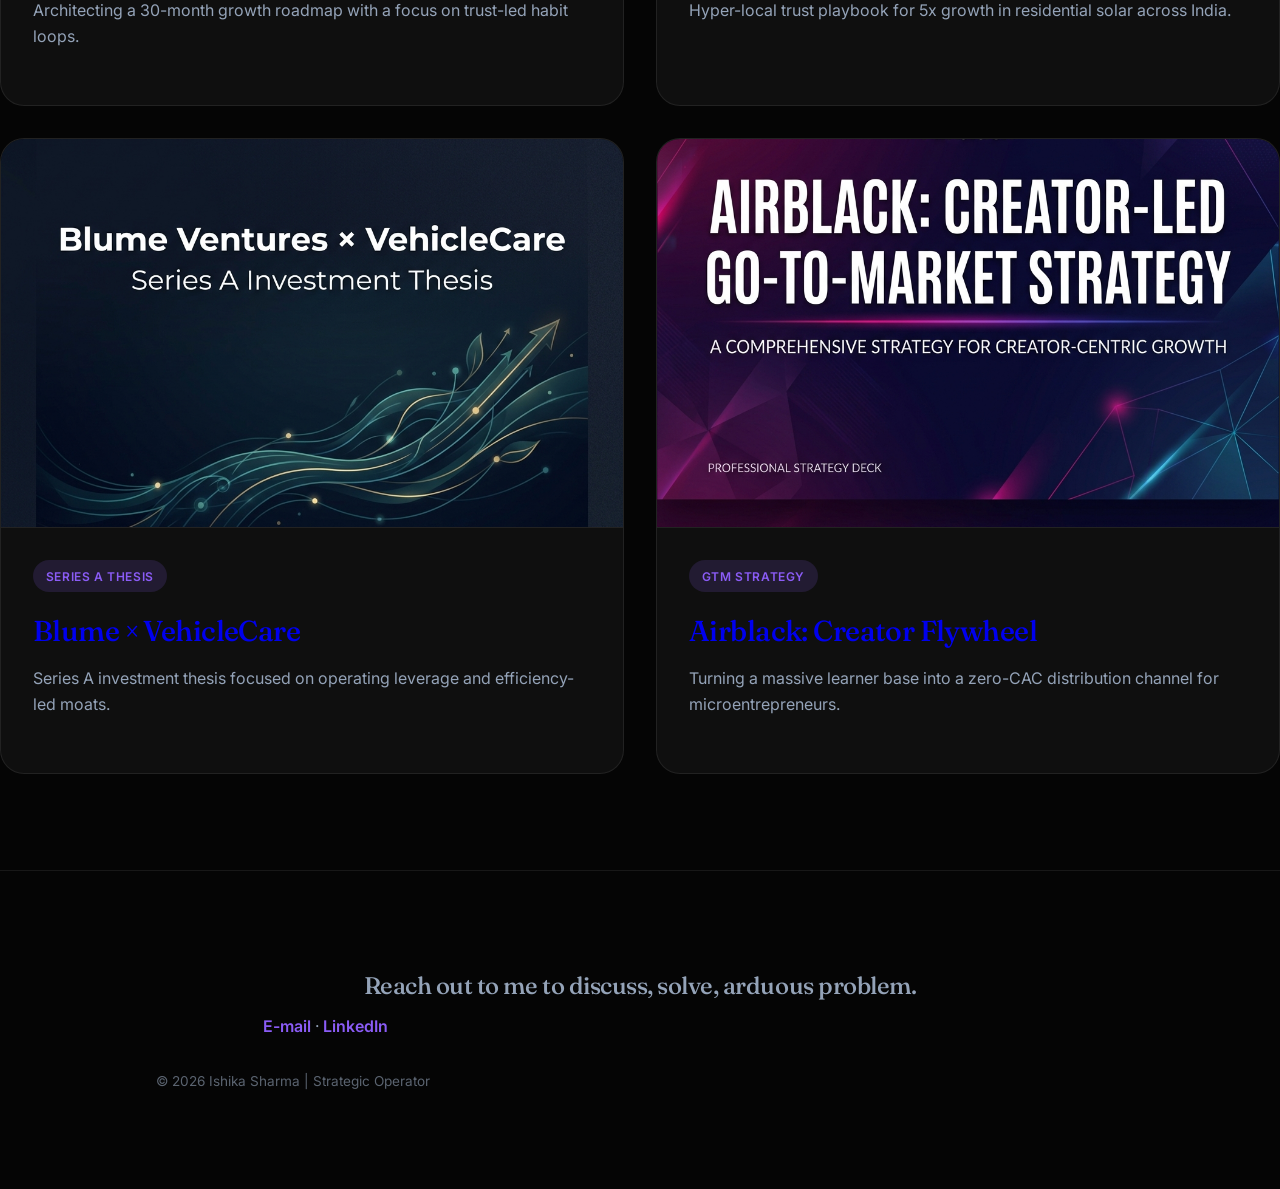
==== commit 2314393a: "Update navigation: Replace Case Studies with Projects across all pages" ====
--- a/index.html
+++ b/index.html
@@ -17,7 +17,7 @@
       <div class="nav-links">
         <a href="index.html" class="active">Home</a>
         <a href="about.html">About</a>
-        <a href="case-studies.html">Case Studies</a>
+        <a href="projects.html">Projects</a>
         <a href="contact.html">Contact</a>
       </div>
     </div>
